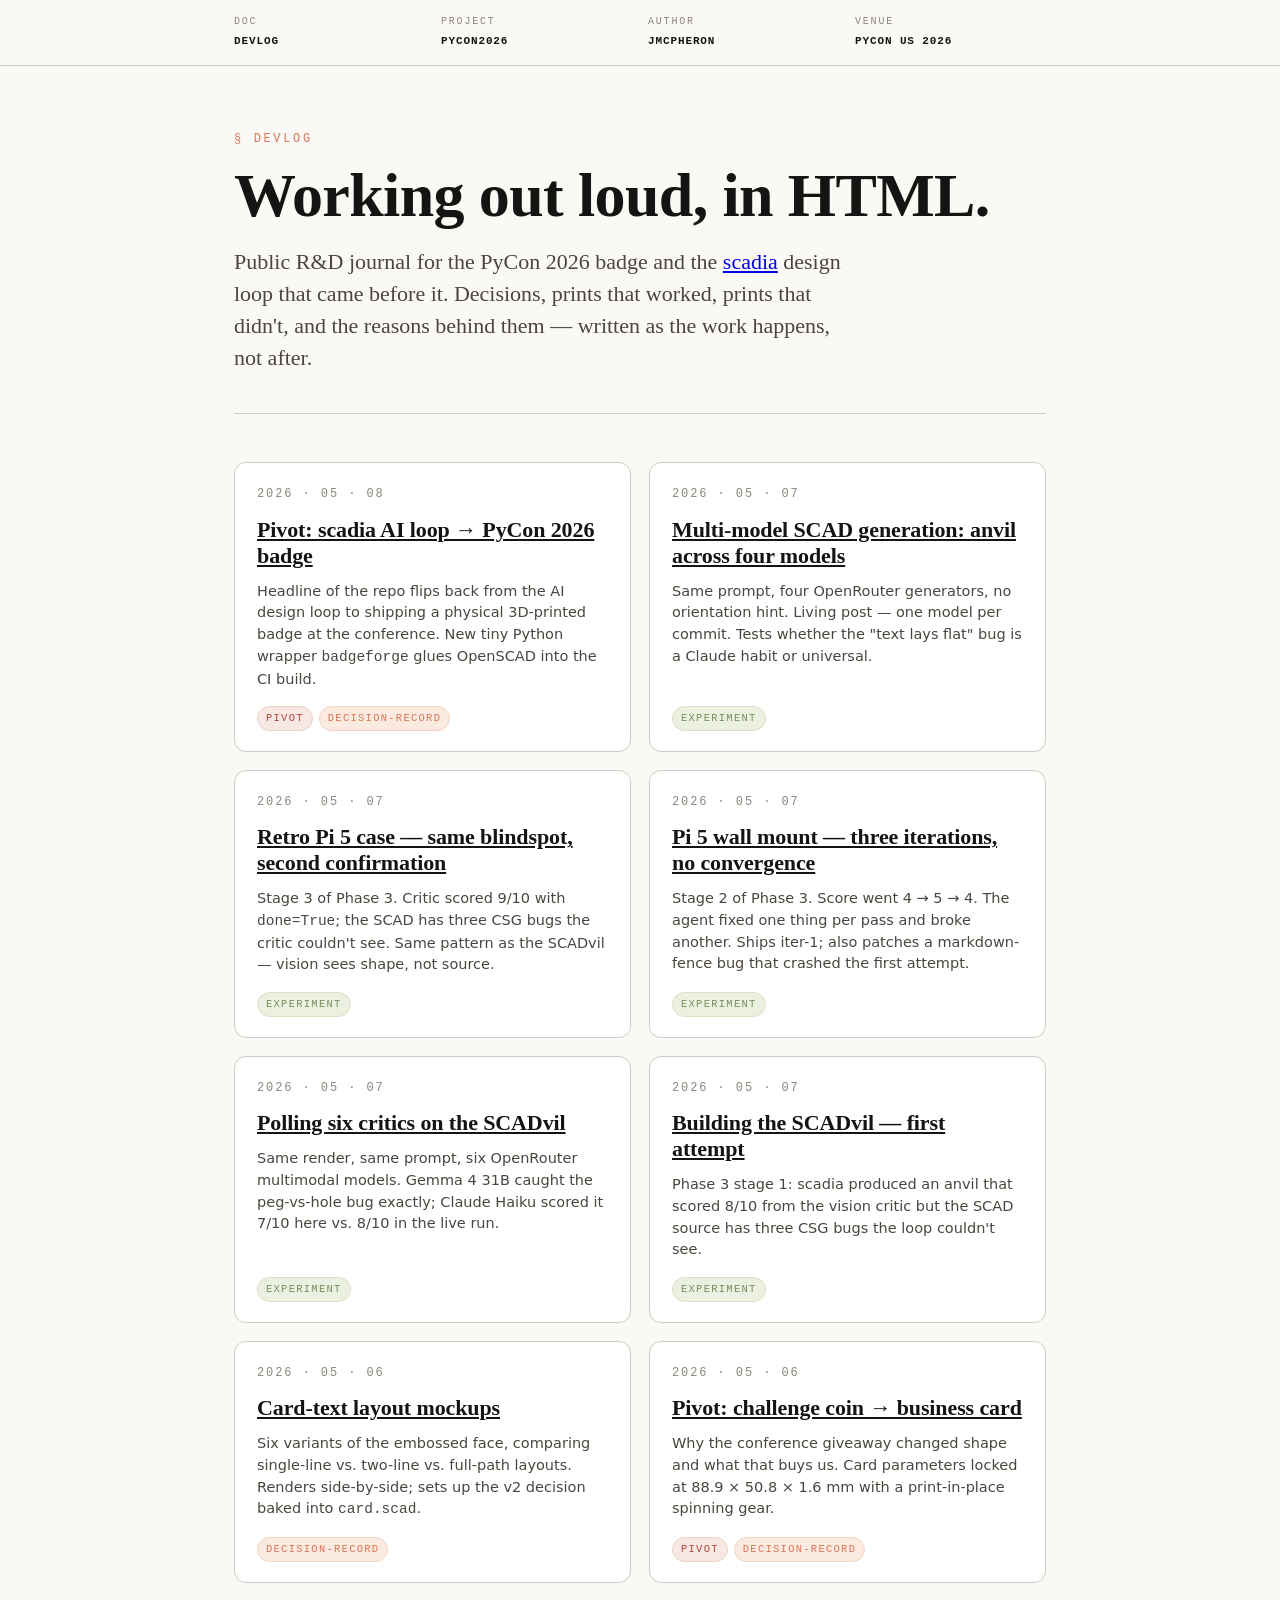
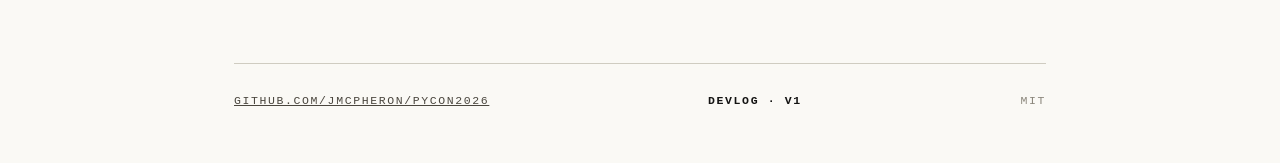
==== docs/devlog/index.html @ 4ec0d90f "feat(devlog): HTML scaffold with html-effectiveness palette Adopt HTML as the medium for the develop" ====
<!DOCTYPE html>
<html lang="en">
<head>
  <meta charset="UTF-8">
  <meta name="viewport" content="width=device-width, initial-scale=1.0">
  <title>Devlog · pycon2026</title>
  <meta name="description" content="Public R&D journal for the PyCon 2026 badge and the scadia design loop that came before it.">
  <meta property="og:title" content="Devlog · pycon2026">
  <meta property="og:description" content="Public R&D journal: prints that worked, prints that didn't, decisions behind them.">
  <meta property="og:type" content="website">
  <link rel="stylesheet" href="devlog.css">
</head>
<body>

  <header class="titlebar" aria-label="Document title block">
    <div class="titlebar-inner">
      <div class="tb-cell"><span class="tb-label">Doc</span><span class="tb-value">Devlog</span></div>
      <div class="tb-cell"><span class="tb-label">Project</span><span class="tb-value">pycon2026</span></div>
      <div class="tb-cell"><span class="tb-label">Author</span><span class="tb-value">jmcpheron</span></div>
      <div class="tb-cell"><span class="tb-label">Venue</span><span class="tb-value">PyCon US 2026</span></div>
    </div>
  </header>

  <div class="page">

    <section class="page-head">
      <p class="kicker">§ Devlog</p>
      <h1>Working out loud, in HTML.</h1>
      <p class="lede">
        Public R&amp;D journal for the PyCon 2026 badge and the <a href="../index.html">scadia</a>
        design loop that came before it. Decisions, prints that worked, prints that didn't, and
        the reasons behind them — written as the work happens, not after.
      </p>
    </section>

    <section aria-label="Posts, newest first">
      <div class="post-grid">
        <!-- newest -->

        <article class="post-card">
          <p class="date">2026 · 05 · 08</p>
          <h2><a href="2026-05-08-pivot-to-badge.html">Pivot: scadia AI loop → PyCon 2026 badge</a></h2>
          <p class="lede">
            Headline of the repo flips back from the AI design loop to shipping a physical
            3D-printed badge at the conference. New tiny Python wrapper <code>badgeforge</code>
            glues OpenSCAD into the CI build.
          </p>
          <div class="tag-row">
            <span class="tag tag-pivot">pivot</span>
            <span class="tag tag-decision">decision-record</span>
          </div>
        </article>

        <article class="post-card">
          <p class="date">2026 · 05 · 07</p>
          <h2><a href="2026-05-07-multi-generator-anvil.html">Multi-model SCAD generation: anvil across four models</a></h2>
          <p class="lede">
            Same prompt, four OpenRouter generators, no orientation hint. Living post — one
            model per commit. Tests whether the "text lays flat" bug is a Claude habit or universal.
          </p>
          <div class="tag-row"><span class="tag tag-experiment">experiment</span></div>
        </article>

        <article class="post-card">
          <p class="date">2026 · 05 · 07</p>
          <h2><a href="2026-05-07-pi5-retro-case.html">Retro Pi 5 case — same blindspot, second confirmation</a></h2>
          <p class="lede">
            Stage 3 of Phase 3. Critic scored 9/10 with <code>done=True</code>; the SCAD has three CSG
            bugs the critic couldn't see. Same pattern as the SCADvil — vision sees shape, not source.
          </p>
          <div class="tag-row"><span class="tag tag-experiment">experiment</span></div>
        </article>

        <article class="post-card">
          <p class="date">2026 · 05 · 07</p>
          <h2><a href="2026-05-07-pi5-wall-mount.html">Pi 5 wall mount — three iterations, no convergence</a></h2>
          <p class="lede">
            Stage 2 of Phase 3. Score went 4 → 5 → 4. The agent fixed one thing per pass and
            broke another. Ships iter-1; also patches a markdown-fence bug that crashed the first attempt.
          </p>
          <div class="tag-row"><span class="tag tag-experiment">experiment</span></div>
        </article>

        <article class="post-card">
          <p class="date">2026 · 05 · 07</p>
          <h2><a href="2026-05-07-polling-critics.html">Polling six critics on the SCADvil</a></h2>
          <p class="lede">
            Same render, same prompt, six OpenRouter multimodal models. Gemma 4 31B caught the
            peg-vs-hole bug exactly; Claude Haiku scored it 7/10 here vs. 8/10 in the live run.
          </p>
          <div class="tag-row"><span class="tag tag-experiment">experiment</span></div>
        </article>

        <article class="post-card">
          <p class="date">2026 · 05 · 07</p>
          <h2><a href="2026-05-07-scadvil-anvil.html">Building the SCADvil — first attempt</a></h2>
          <p class="lede">
            Phase 3 stage 1: scadia produced an anvil that scored 8/10 from the vision critic
            but the SCAD source has three CSG bugs the loop couldn't see.
          </p>
          <div class="tag-row"><span class="tag tag-experiment">experiment</span></div>
        </article>

        <article class="post-card">
          <p class="date">2026 · 05 · 06</p>
          <h2><a href="2026-05-06-card-text-mockups.html">Card-text layout mockups</a></h2>
          <p class="lede">
            Six variants of the embossed face, comparing single-line vs. two-line vs. full-path
            layouts. Renders side-by-side; sets up the v2 decision baked into <code>card.scad</code>.
          </p>
          <div class="tag-row"><span class="tag tag-decision">decision-record</span></div>
        </article>

        <article class="post-card">
          <p class="date">2026 · 05 · 06</p>
          <h2><a href="2026-05-06-pivot-to-business-card.html">Pivot: challenge coin → business card</a></h2>
          <p class="lede">
            Why the conference giveaway changed shape and what that buys us. Card parameters
            locked at 88.9 × 50.8 × 1.6 mm with a print-in-place spinning gear.
          </p>
          <div class="tag-row">
            <span class="tag tag-pivot">pivot</span>
            <span class="tag tag-decision">decision-record</span>
          </div>
        </article>

        <!-- oldest -->
      </div>
    </section>

    <footer class="signoff">
      <span><a href="https://github.com/jmcpheron/pycon2026">github.com/jmcpheron/pycon2026</a></span>
      <span class="stamp">DEVLOG · v1</span>
      <span>MIT</span>
    </footer>

  </div>

</body>
</html>
---- docs/devlog/devlog.css ----
/* ─── pycon2026 devlog · html-effectiveness palette ───────────────────── */

:root {
  /* Neutrals */
  --ivory:    #FAF9F5;
  --paper:    #FFFFFF;
  --slate:    #141413;
  --gray-100: #F2F1EC;
  --gray-200: #E5E3DC;
  --gray-300: #CFCCC1;
  --gray-400: #8A867B;
  --gray-500: #4A463E;

  /* Accents */
  --clay:     #D97757;
  --olive:    #788C5D;
  --oat:      #E3DACC;
  --rust:     #B04A3F;

  /* Type stacks */
  --serif: ui-serif, Georgia, "Times New Roman", Times, serif;
  --sans:  system-ui, -apple-system, "Segoe UI", Roboto, Helvetica, Arial, sans-serif;
  --mono:  ui-monospace, "SF Mono", Menlo, Monaco, Consolas, monospace;

  --measure: 64ch;
  --col-max: 860px;
}

*, *::before, *::after { box-sizing: border-box; }

html {
  scroll-behavior: smooth;
  -webkit-text-size-adjust: 100%;
  text-size-adjust: 100%;
}

html, body { background: var(--ivory); color: var(--slate); }

body {
  margin: 0;
  font-family: var(--sans);
  font-size: 17px;
  line-height: 1.6;
}

body, h1, h2, h3, h4, p, figure, ul, pre, blockquote, table { margin: 0; }

::selection { background: var(--clay); color: var(--paper); }

/* ─── layout ─────────────────────────────────────────────────────────── */

.page { max-width: var(--col-max); margin: 0 auto; padding: 0 24px; }

@media (max-width: 600px) {
  .page { padding: 0 18px; }
}

/* ─── title block strip (top of every page) ─────────────────────────── */

.titlebar {
  border-bottom: 1.5px solid var(--gray-300);
  background: var(--ivory);
}
.titlebar-inner {
  max-width: var(--col-max);
  margin: 0 auto;
  padding: 14px 24px;
  display: grid;
  grid-template-columns: repeat(4, 1fr);
  gap: 16px;
  font-family: var(--mono);
  font-size: 11px;
  letter-spacing: 0.14em;
  text-transform: uppercase;
  color: var(--gray-500);
}
.titlebar .tb-cell { display: flex; flex-direction: column; gap: 3px; }
.titlebar .tb-label { color: var(--gray-400); font-size: 10px; letter-spacing: 0.18em; }
.titlebar .tb-value { color: var(--slate); font-weight: 600; letter-spacing: 0.08em; }

@media (max-width: 600px) {
  .titlebar-inner { grid-template-columns: repeat(2, 1fr); gap: 10px 16px; }
}

/* ─── page header / hero ─────────────────────────────────────────────── */

.page-head {
  padding: 64px 0 40px;
  border-bottom: 1.5px solid var(--gray-300);
  margin-bottom: 48px;
}

.kicker {
  font-family: var(--mono);
  font-size: 12px;
  letter-spacing: 0.22em;
  text-transform: uppercase;
  color: var(--clay);
  margin-bottom: 14px;
}

.page-head h1 {
  font-family: var(--serif);
  font-size: clamp(38px, 5.4vw, 62px);
  letter-spacing: -0.01em;
  line-height: 1.05;
  color: var(--slate);
}

.page-head .lede {
  font-family: var(--serif);
  font-size: clamp(18px, 2vw, 22px);
  line-height: 1.45;
  color: var(--gray-500);
  max-width: 56ch;
  margin-top: 18px;
}

.page-head nav.crumbs {
  font-family: var(--mono);
  font-size: 12px;
  letter-spacing: 0.14em;
  text-transform: uppercase;
  color: var(--gray-400);
  margin-bottom: 18px;
}
.page-head nav.crumbs a { color: var(--gray-500); }
.page-head nav.crumbs a:hover { color: var(--clay); }

/* ─── post-card grid (devlog index) ──────────────────────────────────── */

.post-grid {
  display: grid;
  grid-template-columns: repeat(auto-fill, minmax(316px, 1fr));
  gap: 18px;
  margin-bottom: 80px;
}

.post-card {
  background: var(--paper);
  border: 1.5px solid var(--gray-300);
  border-radius: 12px;
  padding: 22px 22px 20px;
  display: flex;
  flex-direction: column;
  gap: 12px;
  transition: transform .18s ease, border-color .18s ease, box-shadow .18s ease;
  position: relative;
}
.post-card:hover {
  transform: translateY(-2px);
  border-color: var(--gray-400);
  box-shadow: 0 6px 16px rgba(20, 20, 19, 0.06);
}

.post-card .date {
  font-family: var(--mono);
  font-size: 12px;
  letter-spacing: 0.16em;
  text-transform: uppercase;
  color: var(--gray-400);
}

.post-card h2 {
  font-family: var(--serif);
  font-size: 22px;
  line-height: 1.18;
  letter-spacing: -0.005em;
  color: var(--slate);
}
.post-card h2 a { color: inherit; }
.post-card h2 a:hover { color: var(--clay); }

.post-card p.lede {
  font-size: 14.5px;
  line-height: 1.5;
  color: var(--gray-500);
  flex: 1;
}

.tag-row { display: flex; flex-wrap: wrap; gap: 6px; margin-top: 4px; }
.tag {
  font-family: var(--mono);
  font-size: 10.5px;
  letter-spacing: 0.12em;
  text-transform: uppercase;
  color: var(--gray-500);
  background: var(--gray-100);
  padding: 3px 8px;
  border-radius: 999px;
  border: 1px solid var(--gray-200);
}
.tag.tag-pivot     { color: var(--rust);  background: #f7e8e3; border-color: #ebd2c9; }
.tag.tag-decision  { color: var(--clay);  background: #faeae0; border-color: #f1d5c2; }
.tag.tag-experiment{ color: var(--olive); background: #ebf0e1; border-color: #d8e2c5; }
.tag.tag-print-log { color: var(--gray-500); background: var(--oat); border-color: #d3c7b3; }

/* ─── post body ──────────────────────────────────────────────────────── */

article.post { padding-bottom: 96px; }

article.post .byline {
  font-family: var(--mono);
  font-size: 12px;
  letter-spacing: 0.16em;
  text-transform: uppercase;
  color: var(--gray-400);
  margin-bottom: 32px;
}
article.post .byline .author { color: var(--slate); }
article.post .byline time { color: var(--slate); }

article.post .entry { padding: 28px 0; border-top: 1px solid var(--gray-200); }
article.post .entry:first-of-type { border-top: none; padding-top: 0; }

article.post h2 {
  font-family: var(--serif);
  font-size: clamp(24px, 3vw, 30px);
  line-height: 1.18;
  letter-spacing: -0.01em;
  color: var(--slate);
  margin-bottom: 18px;
}
article.post h3 {
  font-family: var(--serif);
  font-size: 20px;
  line-height: 1.25;
  margin: 28px 0 10px;
  color: var(--slate);
}
article.post h4 {
  font-family: var(--mono);
  font-size: 12px;
  letter-spacing: 0.16em;
  text-transform: uppercase;
  color: var(--gray-500);
  margin: 24px 0 8px;
}

article.post p,
article.post ul,
article.post ol,
article.post blockquote {
  max-width: var(--measure);
  font-size: 16.5px;
  line-height: 1.65;
  color: var(--slate);
}
article.post p + p,
article.post p + ul,
article.post ul + p,
article.post p + figure,
article.post figure + p,
article.post p + table,
article.post p + .code,
article.post .code + p {
  margin-top: 16px;
}

article.post a {
  color: var(--slate);
  text-decoration: underline;
  text-decoration-thickness: 1px;
  text-underline-offset: 3px;
  text-decoration-color: var(--gray-300);
  transition: color .18s, text-decoration-color .18s;
}
article.post a:hover {
  color: var(--clay);
  text-decoration-color: var(--clay);
}

article.post ul, article.post ol { padding-left: 1.4em; }
article.post li + li { margin-top: 6px; }

article.post code {
  font-family: var(--mono);
  font-size: 0.9em;
  background: var(--gray-100);
  padding: 1px 6px;
  border: 1px solid var(--gray-200);
  border-radius: 4px;
  color: var(--slate);
}

article.post blockquote {
  border-left: 3px solid var(--clay);
  padding-left: 18px;
  margin: 18px 0;
  font-family: var(--serif);
  font-size: 18px;
  color: var(--gray-500);
}

/* ─── code blocks ────────────────────────────────────────────────────── */

.code {
  font-family: var(--mono);
  font-size: 14px;
  line-height: 1.6;
  background: var(--paper);
  color: var(--slate);
  padding: 18px 20px;
  border: 1.5px solid var(--gray-300);
  border-radius: 8px;
  overflow-x: auto;
  margin: 14px 0;
}
.code.shell {
  background: var(--slate);
  color: var(--ivory);
  border-color: var(--slate);
}
.code.shell .prompt { color: var(--clay); user-select: none; padding-right: 8px; }
.code.shell .c { color: #aaa39a; font-style: italic; }

/* ─── figures ────────────────────────────────────────────────────────── */

figure {
  margin: 28px 0;
}
figure img {
  display: block;
  max-width: 100%;
  height: auto;
  border: 1.5px solid var(--gray-300);
  border-radius: 8px;
  background: var(--paper);
}
figure figcaption {
  margin-top: 10px;
  font-family: var(--mono);
  font-size: 11.5px;
  letter-spacing: 0.12em;
  text-transform: uppercase;
  color: var(--gray-500);
  display: flex;
  justify-content: space-between;
  gap: 16px;
}
figure figcaption .num { color: var(--slate); font-weight: 600; flex-shrink: 0; }
figure figcaption .desc { text-align: right; text-transform: none; letter-spacing: 0.04em; color: var(--gray-500); }

/* ─── tables ─────────────────────────────────────────────────────────── */

table.data {
  width: 100%;
  max-width: var(--measure);
  border-collapse: collapse;
  margin: 18px 0;
  font-size: 15px;
}
table.data th, table.data td {
  text-align: left;
  padding: 9px 14px;
  border-bottom: 1px solid var(--gray-200);
}
table.data thead th {
  font-family: var(--mono);
  font-size: 11px;
  letter-spacing: 0.16em;
  text-transform: uppercase;
  color: var(--gray-500);
  border-bottom: 1.5px solid var(--gray-300);
  background: var(--gray-100);
}
table.data tbody tr:hover { background: var(--gray-100); }
table.data td.num { text-align: right; font-variant-numeric: tabular-nums; font-family: var(--mono); }

/* ─── todo / aside callouts ──────────────────────────────────────────── */

aside.todo {
  background: var(--oat);
  border: 1.5px dashed var(--gray-400);
  border-radius: 8px;
  padding: 16px 20px;
  margin: 20px 0;
  font-family: var(--sans);
  font-size: 14.5px;
  color: var(--gray-500);
}
aside.todo::before {
  content: "TODO · jmcpheron";
  display: block;
  font-family: var(--mono);
  font-size: 10.5px;
  letter-spacing: 0.18em;
  text-transform: uppercase;
  color: var(--rust);
  margin-bottom: 8px;
}
aside.todo p + p { margin-top: 8px; }

/* ─── severity dots (build-status / risk indicators) ────────────────── */

.dot {
  display: inline-block;
  width: 8px; height: 8px;
  border-radius: 50%;
  vertical-align: 0.05em;
  margin-right: 6px;
}
.dot.low  { background: var(--olive); }
.dot.med  { background: var(--clay); }
.dot.high { background: var(--rust); }

/* ─── footer / signoff ───────────────────────────────────────────────── */

.signoff {
  border-top: 1.5px solid var(--gray-300);
  padding: 28px 0 56px;
  margin-top: 40px;
  font-family: var(--mono);
  font-size: 11.5px;
  letter-spacing: 0.14em;
  text-transform: uppercase;
  color: var(--gray-400);
  display: flex;
  justify-content: space-between;
  flex-wrap: wrap;
  gap: 16px;
}
.signoff a { color: var(--gray-500); }
.signoff a:hover { color: var(--clay); }
.signoff .stamp { color: var(--slate); font-weight: 600; }

/* ─── post-nav (prev / next at bottom of a post) ─────────────────────── */

nav.post-nav {
  display: grid;
  grid-template-columns: 1fr 1fr;
  gap: 16px;
  margin-top: 56px;
  padding-top: 28px;
  border-top: 1.5px solid var(--gray-300);
}
nav.post-nav a {
  display: flex;
  flex-direction: column;
  gap: 4px;
  padding: 16px 18px;
  border: 1.5px solid var(--gray-300);
  border-radius: 8px;
  background: var(--paper);
  color: var(--slate);
  text-decoration: none;
  transition: border-color .18s, transform .18s;
}
nav.post-nav a:hover { border-color: var(--clay); transform: translateY(-1px); }
nav.post-nav .lbl {
  font-family: var(--mono);
  font-size: 10.5px;
  letter-spacing: 0.18em;
  text-transform: uppercase;
  color: var(--gray-400);
}
nav.post-nav .ttl {
  font-family: var(--serif);
  font-size: 16px;
  color: var(--slate);
  line-height: 1.25;
}
nav.post-nav .next { text-align: right; }

@media (max-width: 600px) {
  nav.post-nav { grid-template-columns: 1fr; }
}

/* ─── motion ────────────────────────────────────────────────────────── */

@media (prefers-reduced-motion: reduce) {
  *, *::before, *::after {
    animation-duration: 0.01ms !important;
    transition-duration: 0.01ms !important;
    scroll-behavior: auto !important;
  }
}
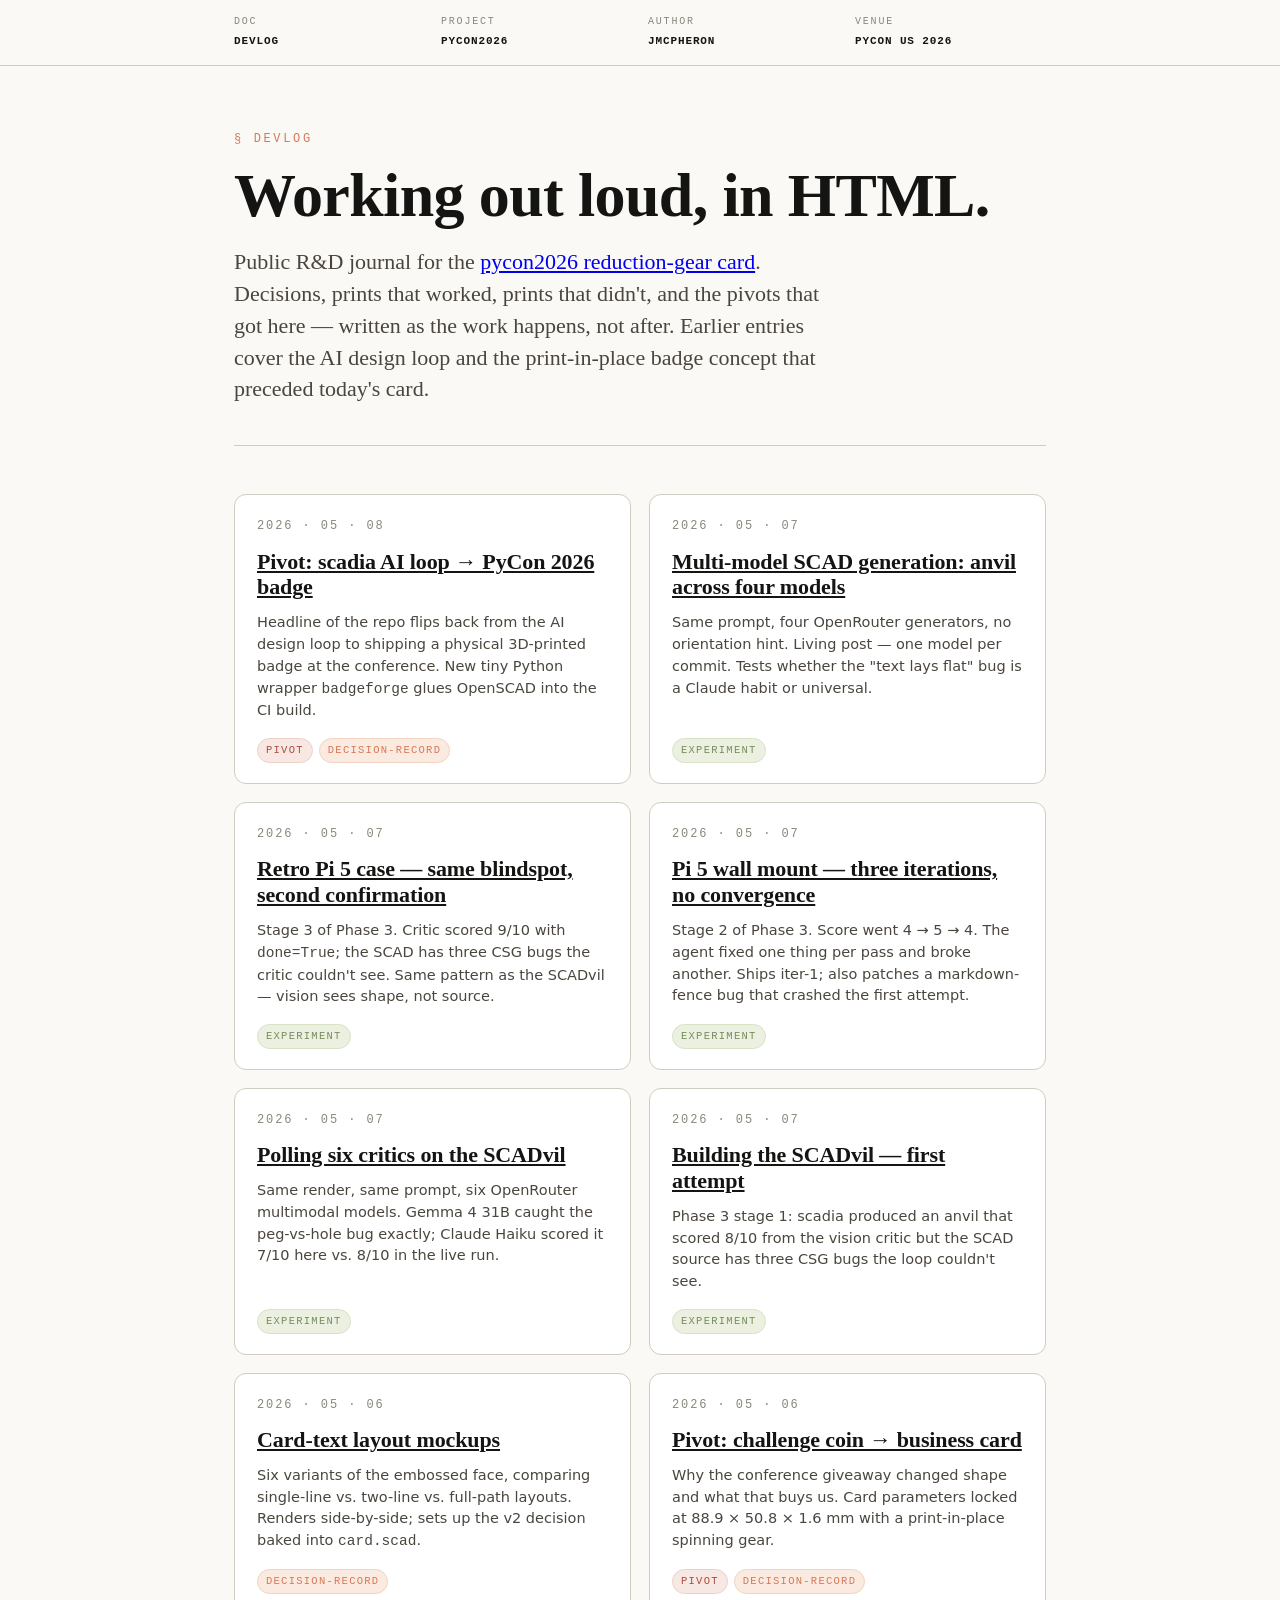
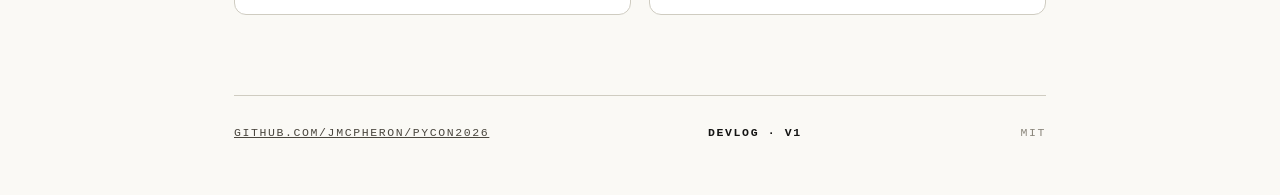
==== commit b277459d: "docs: refocus repo on the 256:1 reduction-gear card Rewrites README around the card people will scan" ====
--- a/docs/devlog/index.html
+++ b/docs/devlog/index.html
@@ -4,7 +4,7 @@
   <meta charset="UTF-8">
   <meta name="viewport" content="width=device-width, initial-scale=1.0">
   <title>Devlog · pycon2026</title>
-  <meta name="description" content="Public R&D journal for the PyCon 2026 badge and the scadia design loop that came before it.">
+  <meta name="description" content="Public R&D journal for the pycon2026 reduction-gear card. Decisions, prints that worked, prints that didn't, and the pivots that got here.">
   <meta property="og:title" content="Devlog · pycon2026">
   <meta property="og:description" content="Public R&D journal: prints that worked, prints that didn't, decisions behind them.">
   <meta property="og:type" content="website">
@@ -27,9 +27,10 @@
       <p class="kicker">§ Devlog</p>
       <h1>Working out loud, in HTML.</h1>
       <p class="lede">
-        Public R&amp;D journal for the PyCon 2026 badge and the <a href="../index.html">scadia</a>
-        design loop that came before it. Decisions, prints that worked, prints that didn't, and
-        the reasons behind them — written as the work happens, not after.
+        Public R&amp;D journal for the <a href="../index.html">pycon2026 reduction-gear card</a>.
+        Decisions, prints that worked, prints that didn't, and the pivots that got here —
+        written as the work happens, not after. Earlier entries cover the AI design loop and
+        the print-in-place badge concept that preceded today's card.
       </p>
     </section>
 
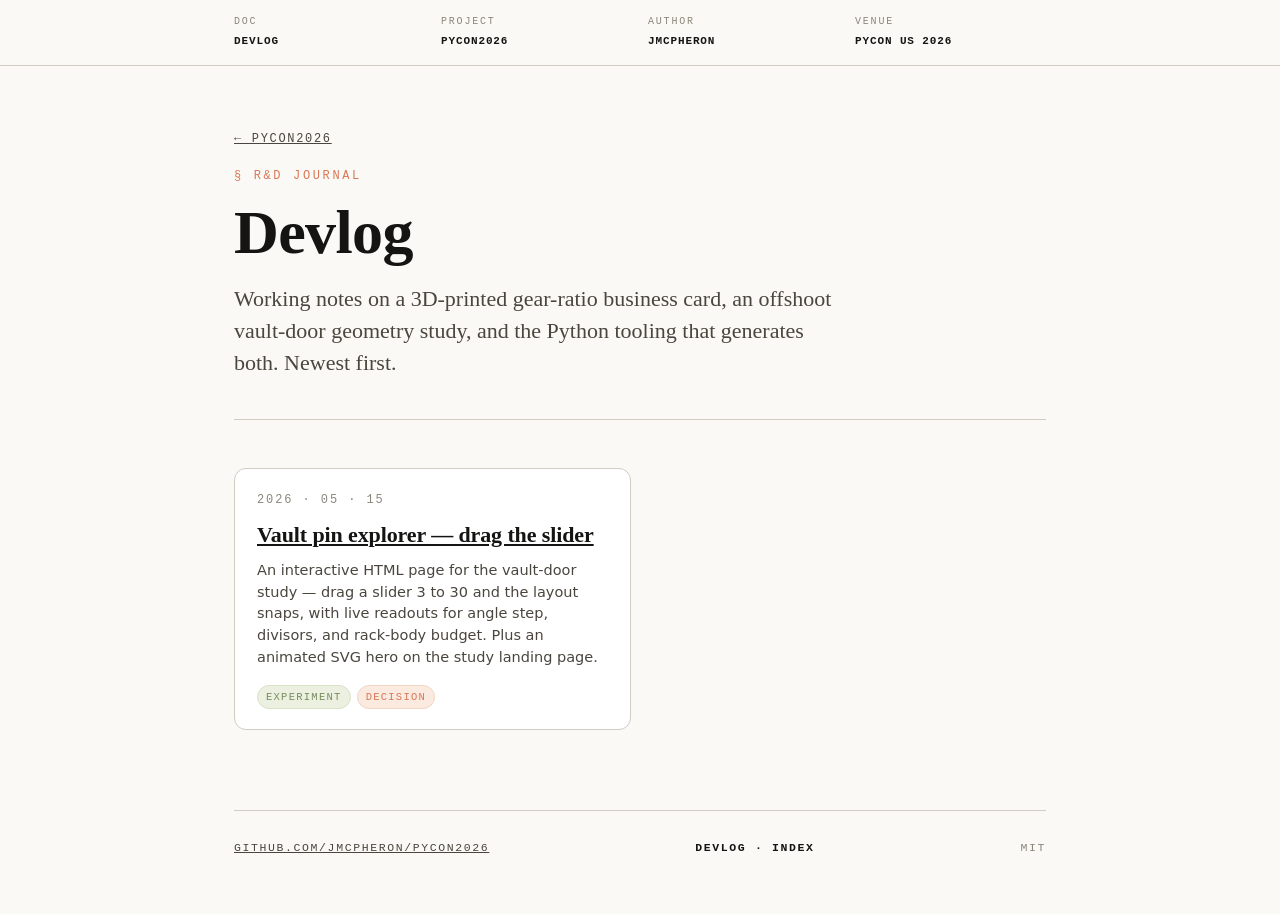
==== commit 4985b96c: "docs(devlog): first entry — vault pin explorer shipped Adds the first devlog post (2026-05-15-vault-" ====
--- a/docs/devlog/index.html
+++ b/docs/devlog/index.html
@@ -4,9 +4,9 @@
   <meta charset="UTF-8">
   <meta name="viewport" content="width=device-width, initial-scale=1.0">
   <title>Devlog · pycon2026</title>
-  <meta name="description" content="Public R&D journal for the pycon2026 reduction-gear card. Decisions, prints that worked, prints that didn't, and the pivots that got here.">
-  <meta property="og:title" content="Devlog · pycon2026">
-  <meta property="og:description" content="Public R&D journal: prints that worked, prints that didn't, decisions behind them.">
+  <meta name="description" content="Public R&D journal for pycon2026 — a 3D-printed gear-ratio business card, an offshoot vault-door geometry study, and the Python tooling behind both.">
+  <meta property="og:title" content="pycon2026 devlog">
+  <meta property="og:description" content="Public R&D journal for pycon2026 — a 3D-printed gear-ratio business card and an offshoot vault-door study.">
   <meta property="og:type" content="website">
   <link rel="stylesheet" href="devlog.css">
 </head>
@@ -23,115 +23,32 @@
 
   <div class="page">
 
-    <section class="page-head">
-      <p class="kicker">§ Devlog</p>
-      <h1>Working out loud, in HTML.</h1>
-      <p class="lede">
-        Public R&amp;D journal for the <a href="../index.html">pycon2026 reduction-gear card</a>.
-        Decisions, prints that worked, prints that didn't, and the pivots that got here —
-        written as the work happens, not after. Earlier entries cover the AI design loop and
-        the print-in-place badge concept that preceded today's card.
-      </p>
-    </section>
+    <header class="page-head">
+      <nav class="crumbs"><a href="../">← pycon2026</a></nav>
+      <p class="kicker">§ R&amp;D journal</p>
+      <h1>Devlog</h1>
+      <p class="lede">Working notes on a 3D-printed gear-ratio business card, an offshoot vault-door geometry study, and the Python tooling that generates both. Newest first.</p>
+    </header>
 
-    <section aria-label="Posts, newest first">
-      <div class="post-grid">
-        <!-- newest -->
+    <section class="post-grid">
 
-        <article class="post-card">
-          <p class="date">2026 · 05 · 08</p>
-          <h2><a href="2026-05-08-pivot-to-badge.html">Pivot: scadia AI loop → PyCon 2026 badge</a></h2>
-          <p class="lede">
-            Headline of the repo flips back from the AI design loop to shipping a physical
-            3D-printed badge at the conference. New tiny Python wrapper <code>badgeforge</code>
-            glues OpenSCAD into the CI build.
-          </p>
-          <div class="tag-row">
-            <span class="tag tag-pivot">pivot</span>
-            <span class="tag tag-decision">decision-record</span>
-          </div>
-        </article>
+      <!-- newest -->
+      <article class="post-card">
+        <p class="date">2026 · 05 · 15</p>
+        <h2><a href="2026-05-15-vault-pin-explorer.html">Vault pin explorer — drag the slider</a></h2>
+        <p class="lede">An interactive HTML page for the vault-door study — drag a slider 3 to 30 and the layout snaps, with live readouts for angle step, divisors, and rack-body budget. Plus an animated SVG hero on the study landing page.</p>
+        <div class="tag-row">
+          <span class="tag tag-experiment">experiment</span>
+          <span class="tag tag-decision">decision</span>
+        </div>
+      </article>
+      <!-- oldest -->
 
-        <article class="post-card">
-          <p class="date">2026 · 05 · 07</p>
-          <h2><a href="2026-05-07-multi-generator-anvil.html">Multi-model SCAD generation: anvil across four models</a></h2>
-          <p class="lede">
-            Same prompt, four OpenRouter generators, no orientation hint. Living post — one
-            model per commit. Tests whether the "text lays flat" bug is a Claude habit or universal.
-          </p>
-          <div class="tag-row"><span class="tag tag-experiment">experiment</span></div>
-        </article>
-
-        <article class="post-card">
-          <p class="date">2026 · 05 · 07</p>
-          <h2><a href="2026-05-07-pi5-retro-case.html">Retro Pi 5 case — same blindspot, second confirmation</a></h2>
-          <p class="lede">
-            Stage 3 of Phase 3. Critic scored 9/10 with <code>done=True</code>; the SCAD has three CSG
-            bugs the critic couldn't see. Same pattern as the SCADvil — vision sees shape, not source.
-          </p>
-          <div class="tag-row"><span class="tag tag-experiment">experiment</span></div>
-        </article>
-
-        <article class="post-card">
-          <p class="date">2026 · 05 · 07</p>
-          <h2><a href="2026-05-07-pi5-wall-mount.html">Pi 5 wall mount — three iterations, no convergence</a></h2>
-          <p class="lede">
-            Stage 2 of Phase 3. Score went 4 → 5 → 4. The agent fixed one thing per pass and
-            broke another. Ships iter-1; also patches a markdown-fence bug that crashed the first attempt.
-          </p>
-          <div class="tag-row"><span class="tag tag-experiment">experiment</span></div>
-        </article>
-
-        <article class="post-card">
-          <p class="date">2026 · 05 · 07</p>
-          <h2><a href="2026-05-07-polling-critics.html">Polling six critics on the SCADvil</a></h2>
-          <p class="lede">
-            Same render, same prompt, six OpenRouter multimodal models. Gemma 4 31B caught the
-            peg-vs-hole bug exactly; Claude Haiku scored it 7/10 here vs. 8/10 in the live run.
-          </p>
-          <div class="tag-row"><span class="tag tag-experiment">experiment</span></div>
-        </article>
-
-        <article class="post-card">
-          <p class="date">2026 · 05 · 07</p>
-          <h2><a href="2026-05-07-scadvil-anvil.html">Building the SCADvil — first attempt</a></h2>
-          <p class="lede">
-            Phase 3 stage 1: scadia produced an anvil that scored 8/10 from the vision critic
-            but the SCAD source has three CSG bugs the loop couldn't see.
-          </p>
-          <div class="tag-row"><span class="tag tag-experiment">experiment</span></div>
-        </article>
-
-        <article class="post-card">
-          <p class="date">2026 · 05 · 06</p>
-          <h2><a href="2026-05-06-card-text-mockups.html">Card-text layout mockups</a></h2>
-          <p class="lede">
-            Six variants of the embossed face, comparing single-line vs. two-line vs. full-path
-            layouts. Renders side-by-side; sets up the v2 decision baked into <code>card.scad</code>.
-          </p>
-          <div class="tag-row"><span class="tag tag-decision">decision-record</span></div>
-        </article>
-
-        <article class="post-card">
-          <p class="date">2026 · 05 · 06</p>
-          <h2><a href="2026-05-06-pivot-to-business-card.html">Pivot: challenge coin → business card</a></h2>
-          <p class="lede">
-            Why the conference giveaway changed shape and what that buys us. Card parameters
-            locked at 88.9 × 50.8 × 1.6 mm with a print-in-place spinning gear.
-          </p>
-          <div class="tag-row">
-            <span class="tag tag-pivot">pivot</span>
-            <span class="tag tag-decision">decision-record</span>
-          </div>
-        </article>
-
-        <!-- oldest -->
-      </div>
     </section>
 
     <footer class="signoff">
       <span><a href="https://github.com/jmcpheron/pycon2026">github.com/jmcpheron/pycon2026</a></span>
-      <span class="stamp">DEVLOG · v1</span>
+      <span class="stamp">DEVLOG · INDEX</span>
       <span>MIT</span>
     </footer>
 
